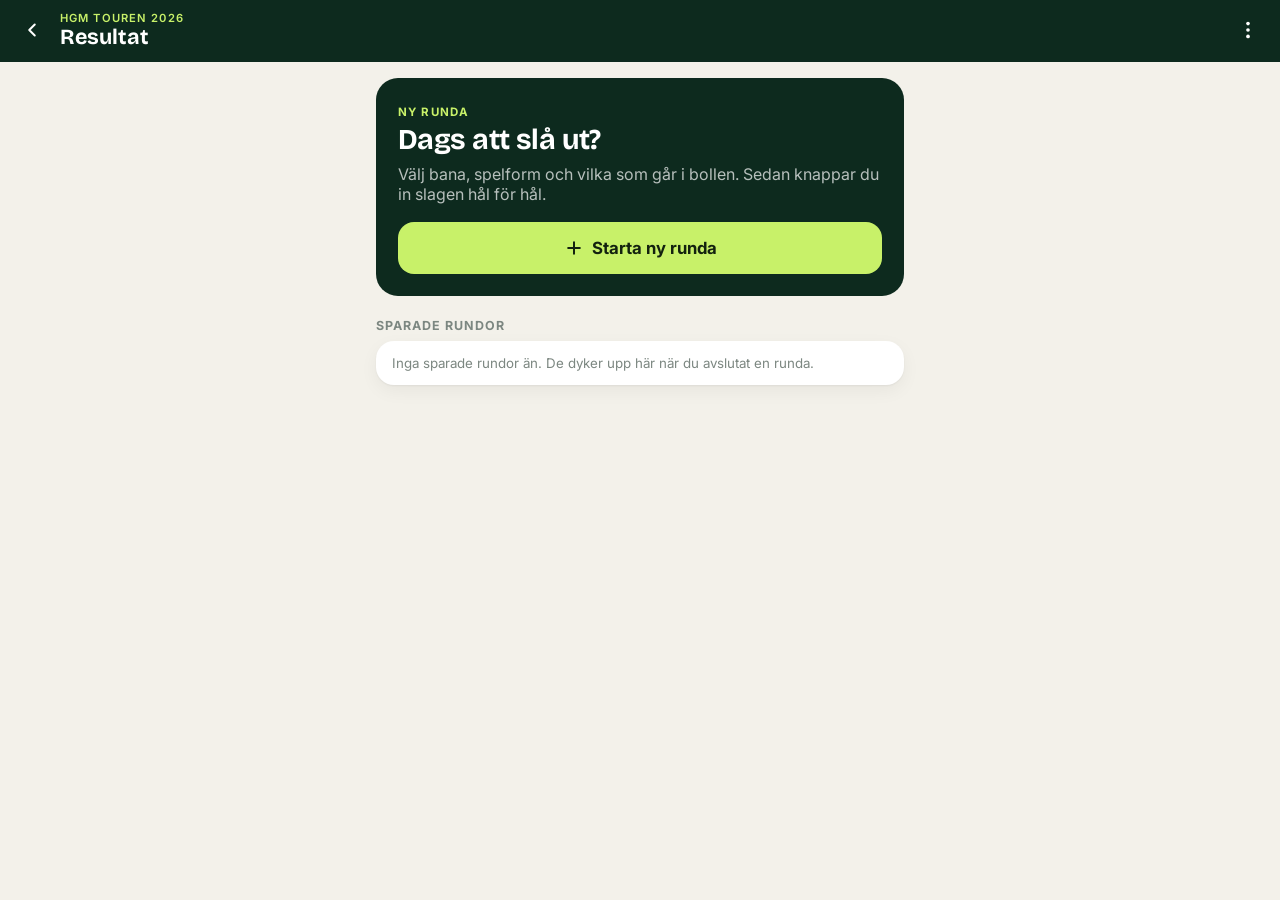
==== app/index.html @ d8dd189c "Ny hemsida från grunden och mobilapp för resultatrapportering - Modern design: Hem, Ställning, Spela" ====
<!doctype html>
<html lang="sv">
<head>
<meta charset="utf-8">
<meta name="viewport" content="width=device-width, initial-scale=1, viewport-fit=cover, maximum-scale=1">
<title>HGM Resultat</title>
<meta name="theme-color" content="#0d2a1e">
<meta name="apple-mobile-web-app-capable" content="yes">
<meta name="mobile-web-app-capable" content="yes">
<meta name="apple-mobile-web-app-status-bar-style" content="black-translucent">
<meta name="apple-mobile-web-app-title" content="HGM Resultat">
<link rel="manifest" href="manifest.webmanifest">
<link rel="icon" href="../assets/img/icon.svg" type="image/svg+xml">
<link rel="apple-touch-icon" href="icon-192.png">
<link rel="preconnect" href="https://fonts.googleapis.com">
<link rel="preconnect" href="https://fonts.gstatic.com" crossorigin>
<link href="https://fonts.googleapis.com/css2?family=Bricolage+Grotesque:opsz,wght@12..96,600;12..96,700;12..96,800&family=Inter:wght@400;500;600;700&display=swap" rel="stylesheet">
<link rel="stylesheet" href="app.css">
</head>
<body>
  <header class="top">
    <a class="back" href="../" aria-label="Till hemsidan">
      <svg viewBox="0 0 24 24" fill="none" stroke="currentColor" stroke-width="2.2" stroke-linecap="round" stroke-linejoin="round"><path d="M15 18l-6-6 6-6"/></svg>
    </a>
    <div class="top-title"><small id="top-sub">HGM Touren</small><b id="top-main">Resultat</b></div>
    <button class="icon-btn" id="btn-menu" aria-label="Meny" hidden>
      <svg viewBox="0 0 24 24" fill="currentColor"><circle cx="12" cy="5" r="2"/><circle cx="12" cy="12" r="2"/><circle cx="12" cy="19" r="2"/></svg>
    </button>
  </header>

  <main id="view"></main>

  <div class="sheet-bg" id="sheet-bg" hidden></div>
  <div class="sheet" id="sheet" hidden></div>
  <div class="toast" id="toast" hidden></div>

  <script src="../assets/js/data.js"></script>
  <script src="app.js"></script>
</body>
</html>
---- app/app.css ----
:root {
  --bg: #f3f1ea; --surface: #fff; --surface-2: #ebe8df; --ink: #0f1d16; --ink-2: #44514a; --muted: #7c8781;
  --line: #dcd8cc; --forest: #0d2a1e; --forest-2: #143a2a; --accent: #c8f169; --accent-ink: #13220f;
  --team-g: #2ea866; --team-h: #e0506a;
  --birdie: #2563eb; --eagle: #7c3aed; --bogey: #b45309; --double: #b91c1c;
  --display: "Bricolage Grotesque", "Inter", system-ui, sans-serif;
  --body: "Inter", system-ui, -apple-system, sans-serif;
  --safe-b: env(safe-area-inset-bottom, 0px);
}
* { box-sizing: border-box; margin: 0; padding: 0; -webkit-tap-highlight-color: transparent; }
html, body { height: 100%; }
body { font-family: var(--body); background: var(--bg); color: var(--ink); -webkit-font-smoothing: antialiased; overscroll-behavior-y: none; }
button { font: inherit; color: inherit; cursor: pointer; border: 0; background: none; }
input, select { font: inherit; color: inherit; }

.top {
  position: sticky; top: 0; z-index: 10; display: flex; align-items: center; gap: 8px;
  padding: calc(env(safe-area-inset-top, 0px) + 10px) 12px 12px; background: var(--forest); color: #fff;
}
.top-title { flex: 1; min-width: 0; }
.top-title small { display: block; color: var(--accent); font-size: .7rem; font-weight: 600; letter-spacing: .1em; text-transform: uppercase; }
.top-title b { display: block; font-family: var(--display); font-size: 1.35rem; line-height: 1.15; white-space: nowrap; overflow: hidden; text-overflow: ellipsis; }
.back, .icon-btn { width: 40px; height: 40px; border-radius: 12px; display: grid; place-items: center; color: #fff; }
.back:active, .icon-btn:active { background: rgba(255,255,255,.12); }
.back svg, .icon-btn svg { width: 22px; height: 22px; }

main { padding: 16px 16px calc(120px + var(--safe-b)); max-width: 560px; margin: 0 auto; }

h2.h { font-family: var(--display); font-size: 1.6rem; letter-spacing: -.02em; margin: 6px 0 4px; }
p.sub { color: var(--ink-2); margin-bottom: 18px; }
.label { display: block; font-size: .78rem; font-weight: 700; letter-spacing: .08em; text-transform: uppercase; color: var(--muted); margin: 22px 0 8px; }

.card { background: var(--surface); border-radius: 18px; box-shadow: 0 1px 2px rgba(15,29,22,.05), 0 6px 18px rgba(15,29,22,.05); }
.field { width: 100%; padding: 14px 16px; border-radius: 14px; border: 1.5px solid var(--line); background: var(--surface); font-size: 1rem; }
.field:focus { outline: none; border-color: var(--forest-2); }
.row2 { display: grid; grid-template-columns: 1fr 1fr; gap: 10px; }

.formats { display: grid; gap: 8px; }
.opt { display: flex; gap: 12px; align-items: center; padding: 14px 16px; border-radius: 14px; border: 1.5px solid var(--line); background: var(--surface); text-align: left; width: 100%; }
.opt.on { border-color: var(--forest); box-shadow: inset 0 0 0 1px var(--forest); }
.opt .radio { width: 20px; height: 20px; border-radius: 50%; border: 2px solid var(--line); flex: none; }
.opt.on .radio { border: 6px solid var(--forest); }
.opt b { display: block; } .opt small { color: var(--muted); }

.roster { display: grid; grid-template-columns: repeat(auto-fill, minmax(96px, 1fr)); gap: 8px; }
.pick { position: relative; padding: 10px 6px; border-radius: 14px; background: var(--surface); border: 1.5px solid var(--line); text-align: center; }
.pick img { width: 48px; height: 48px; border-radius: 50%; object-fit: cover; margin: 0 auto 6px; display: block; }
.pick b { font-size: .85rem; display: block; white-space: nowrap; overflow: hidden; text-overflow: ellipsis; }
.pick.on { border-color: var(--forest); background: #eef7e0; }
.pick .n { position: absolute; top: 6px; right: 6px; width: 20px; height: 20px; border-radius: 50%; background: var(--forest); color: var(--accent); font-size: .7rem; font-weight: 800; display: none; place-items: center; }
.pick.on .n { display: grid; }

.hcp-list { display: grid; gap: 8px; }
.hcp { display: flex; align-items: center; gap: 12px; padding: 10px 12px; }
.hcp img { width: 40px; height: 40px; border-radius: 50%; object-fit: cover; }
.hcp b { flex: 1; }
.hcp label { font-size: .75rem; color: var(--muted); text-align: right; }
.hcp input { width: 72px; text-align: center; padding: 10px; border-radius: 12px; border: 1.5px solid var(--line); font-weight: 700; font-size: 1.05rem; }

.btn { display: flex; align-items: center; justify-content: center; gap: 8px; width: 100%; padding: 16px; border-radius: 16px; font-weight: 700; font-size: 1.05rem; }
.btn:active { transform: scale(.98); }
.btn-accent { background: var(--accent); color: var(--accent-ink); }
.btn-dark { background: var(--forest); color: #fff; }
.btn-line { border: 1.5px solid var(--line); background: var(--surface); }
.btn[disabled] { opacity: .45; pointer-events: none; }
.btn svg { width: 20px; height: 20px; }

.dock { position: fixed; left: 0; right: 0; bottom: 0; z-index: 9; padding: 12px 16px calc(12px + var(--safe-b)); background: linear-gradient(180deg, rgba(243,241,234,0), var(--bg) 30%); }
.dock-inner { max-width: 560px; margin: 0 auto; display: flex; gap: 10px; }
.dock .btn { flex: 1; }
.dock .btn.sq { flex: 0 0 58px; }

/* Startvy */
.hero-card { background: var(--forest); color: #fff; padding: 22px; border-radius: 22px; margin-bottom: 14px; }
.hero-card h2 { font-family: var(--display); font-size: 1.8rem; letter-spacing: -.02em; line-height: 1.1; margin: 4px 0 8px; }
.hero-card p { color: rgba(255,255,255,.7); margin-bottom: 18px; }
.list { display: grid; gap: 8px; }
.item { display: flex; align-items: center; gap: 12px; padding: 14px 16px; width: 100%; text-align: left; }
.item b { display: block; } .item small { color: var(--muted); }
.item .grow { flex: 1; min-width: 0; }
.pill { padding: 4px 10px; border-radius: 999px; font-size: .75rem; font-weight: 700; background: var(--surface-2); color: var(--ink-2); }
.pill.live { background: #fde7ea; color: #b4233b; }

/* Hålvy */
.holes { display: flex; gap: 6px; overflow-x: auto; padding: 2px 2px 10px; margin: 0 -16px 8px; padding-left: 16px; scrollbar-width: none; }
.holes::-webkit-scrollbar { display: none; }
.hdot { flex: none; width: 38px; height: 38px; border-radius: 12px; background: var(--surface); border: 1.5px solid var(--line); font-weight: 700; font-size: .9rem; color: var(--muted); }
.hdot.done { background: #eef7e0; color: var(--forest); border-color: #cfe5ac; }
.hdot.cur { background: var(--forest); color: #fff; border-color: var(--forest); }

.holehead { display: flex; align-items: center; justify-content: space-between; padding: 16px 18px; margin-bottom: 12px; }
.holehead .num { font-family: var(--display); font-size: 2.6rem; font-weight: 800; letter-spacing: -.04em; line-height: 1; }
.holehead .num small { font-size: .9rem; font-weight: 600; color: var(--muted); letter-spacing: 0; margin-left: 4px; }
.holehead .meta { display: flex; gap: 8px; }
.meta-btn { text-align: center; padding: 8px 12px; border-radius: 12px; background: var(--surface-2); min-width: 64px; }
.meta-btn small { display: block; font-size: .68rem; font-weight: 700; color: var(--muted); letter-spacing: .06em; text-transform: uppercase; }
.meta-btn b { font-family: var(--display); font-size: 1.3rem; }

.scores { display: grid; gap: 10px; }
.score { display: flex; align-items: center; gap: 12px; padding: 12px 12px 12px 14px; }
.score img { width: 44px; height: 44px; border-radius: 50%; object-fit: cover; }
.score .who { flex: 1; min-width: 0; }
.score .who b { display: block; white-space: nowrap; overflow: hidden; text-overflow: ellipsis; }
.score .who small { color: var(--muted); font-size: .8rem; font-variant-numeric: tabular-nums; }
.stepper { display: flex; align-items: center; gap: 4px; }
.step { width: 48px; height: 48px; border-radius: 14px; background: var(--surface-2); font-size: 1.6rem; font-weight: 500; line-height: 1; display: grid; place-items: center; }
.step:active { background: var(--line); }
.val { width: 52px; height: 52px; border-radius: 50%; display: grid; place-items: center; font-family: var(--display); font-size: 1.7rem; font-weight: 800; }
.val.empty { color: var(--line); }
.val.eagle { background: var(--eagle); color: #fff; }
.val.birdie { background: var(--birdie); color: #fff; }
.val.par { background: transparent; }
.val.bogey { box-shadow: inset 0 0 0 2.5px var(--bogey); color: var(--bogey); border-radius: 10px; }
.val.double { background: var(--double); color: #fff; border-radius: 10px; }

/* Scorekort */
.tabs { display: flex; gap: 6px; background: var(--surface-2); padding: 4px; border-radius: 14px; margin-bottom: 14px; }
.tab { flex: 1; padding: 10px; border-radius: 10px; font-weight: 700; font-size: .9rem; color: var(--ink-2); }
.tab.on { background: var(--surface); color: var(--ink); box-shadow: 0 1px 3px rgba(0,0,0,.08); }
.lb { display: grid; gap: 8px; }
.lb-row { display: flex; align-items: center; gap: 12px; padding: 12px 14px; }
.lb-row .pos { font-family: var(--display); font-weight: 800; font-size: 1.2rem; width: 22px; color: var(--muted); text-align: center; }
.lb-row:first-child .pos { color: #b8860b; }
.lb-row img { width: 40px; height: 40px; border-radius: 50%; object-fit: cover; }
.lb-row .grow { flex: 1; min-width: 0; }
.lb-row small { color: var(--muted); font-size: .8rem; }
.lb-row .big { text-align: right; }
.lb-row .big b { font-family: var(--display); font-size: 1.5rem; font-weight: 800; display: block; line-height: 1; }
.lb-row .big small { font-size: .7rem; }

.sc-wrap { overflow-x: auto; margin: 0 -16px; padding: 0 16px; }
table.sc { border-collapse: separate; border-spacing: 0; font-size: .82rem; background: var(--surface); border-radius: 14px; overflow: hidden; min-width: 100%; }
.sc th, .sc td { padding: 8px 6px; text-align: center; font-variant-numeric: tabular-nums; border-bottom: 1px solid var(--surface-2); min-width: 30px; }
.sc th { background: var(--forest); color: #fff; font-weight: 600; }
.sc td:first-child, .sc th:first-child { text-align: left; position: sticky; left: 0; background: inherit; padding-left: 12px; min-width: 92px; }
.sc tr.par td { color: var(--muted); }
.sc td.sum { font-weight: 800; background: #f6f5f0; }
.sc td.b { color: var(--birdie); font-weight: 800; }
.sc td.e { color: var(--eagle); font-weight: 800; }
.sc td.d { color: var(--double); font-weight: 700; }

.notice { display: flex; gap: 10px; padding: 14px 16px; border-radius: 14px; background: #fff7e0; color: #6b4e00; font-size: .9rem; margin: 16px 0; }

/* Bottom sheet */
.sheet-bg { position: fixed; inset: 0; background: rgba(5,15,10,.45); z-index: 20; }
.sheet { position: fixed; left: 0; right: 0; bottom: 0; z-index: 21; background: var(--bg); border-radius: 22px 22px 0 0; padding: 10px 16px calc(20px + var(--safe-b)); max-height: 85vh; overflow-y: auto; max-width: 560px; margin: 0 auto; animation: up .22s ease-out; }
.sheet::before { content: ""; display: block; width: 40px; height: 5px; border-radius: 5px; background: var(--line); margin: 0 auto 14px; }
.sheet h3 { font-family: var(--display); font-size: 1.3rem; margin-bottom: 12px; }
.sheet .list .item { border: 0; }
.numpad { display: grid; grid-template-columns: repeat(4, 1fr); gap: 8px; }
.numpad button { padding: 16px 0; border-radius: 14px; background: var(--surface); font-family: var(--display); font-size: 1.4rem; font-weight: 700; box-shadow: 0 1px 2px rgba(0,0,0,.05); }
.numpad button.on { background: var(--forest); color: #fff; }
@keyframes up { from { transform: translateY(40px); opacity: 0; } }

.toast { position: fixed; left: 50%; bottom: calc(96px + var(--safe-b)); transform: translateX(-50%); background: var(--ink); color: #fff; padding: 12px 18px; border-radius: 999px; font-weight: 600; font-size: .9rem; z-index: 30; white-space: nowrap; }
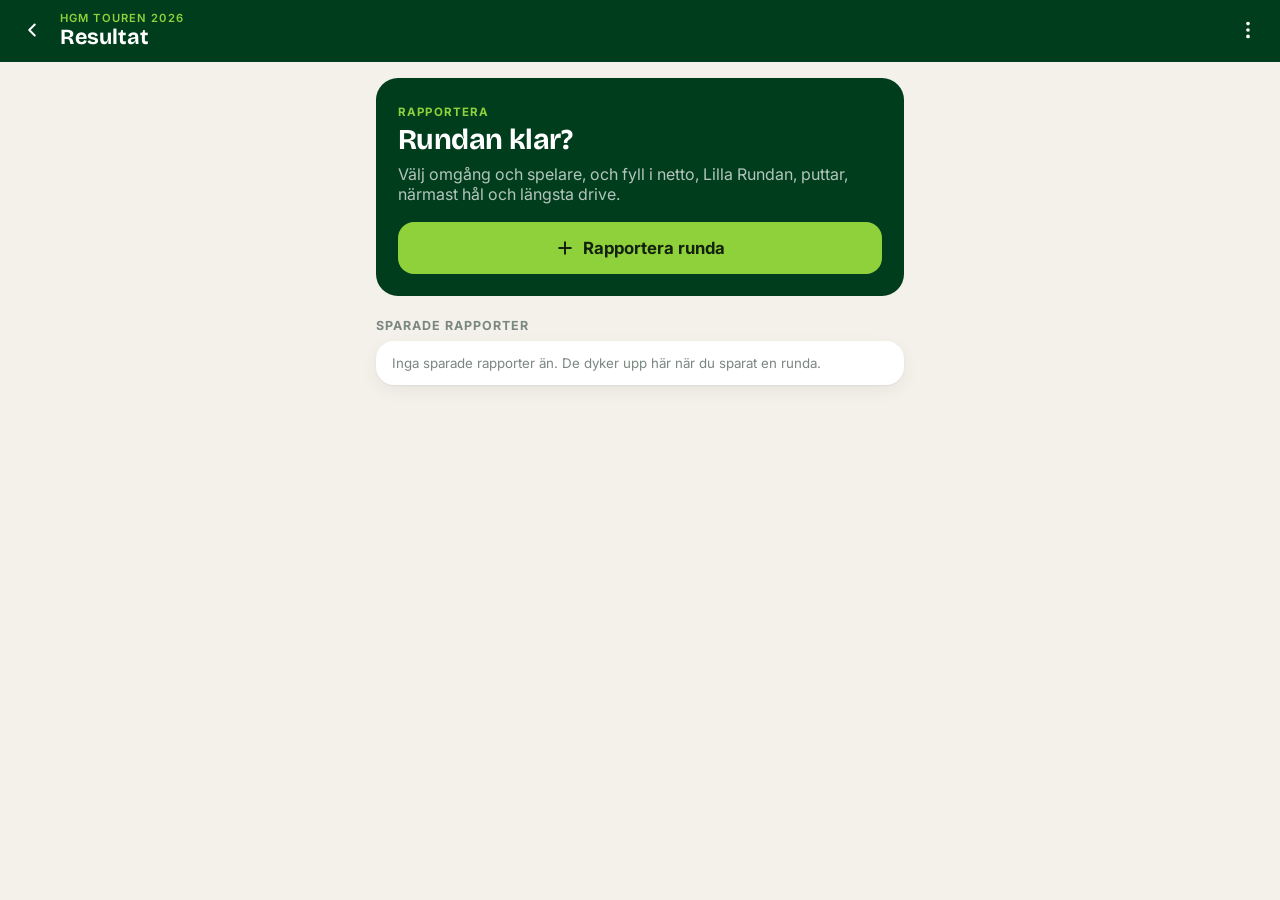
==== commit 85d2394d: "Anpassa till HGM:s riktiga tävlingsformer - Resultatappen rapporterar rundans totaler: netto, Lilla " ====
--- a/app/index.html
+++ b/app/index.html
@@ -4,7 +4,7 @@
 <meta charset="utf-8">
 <meta name="viewport" content="width=device-width, initial-scale=1, viewport-fit=cover, maximum-scale=1">
 <title>HGM Resultat</title>
-<meta name="theme-color" content="#0d2a1e">
+<meta name="theme-color" content="#003d1d">
 <meta name="apple-mobile-web-app-capable" content="yes">
 <meta name="mobile-web-app-capable" content="yes">
 <meta name="apple-mobile-web-app-status-bar-style" content="black-translucent">
--- a/app/app.css
+++ b/app/app.css
@@ -1,6 +1,6 @@
 :root {
   --bg: #f3f1ea; --surface: #fff; --surface-2: #ebe8df; --ink: #0f1d16; --ink-2: #44514a; --muted: #7c8781;
-  --line: #dcd8cc; --forest: #0d2a1e; --forest-2: #143a2a; --accent: #c8f169; --accent-ink: #13220f;
+  --line: #dcd8cc; --forest: #003d1d; --forest-2: #005a2b; --accent: #8fd13a; --accent-ink: #13220f;
   --team-g: #2ea866; --team-h: #e0506a;
   --birdie: #2563eb; --eagle: #7c3aed; --bogey: #b45309; --double: #b91c1c;
   --display: "Bricolage Grotesque", "Inter", system-ui, sans-serif;
@@ -153,3 +153,36 @@
 @keyframes up { from { transform: translateY(40px); opacity: 0; } }
 
 .toast { position: fixed; left: 50%; bottom: calc(96px + var(--safe-b)); transform: translateX(-50%); background: var(--ink); color: #fff; padding: 12px 18px; border-radius: 999px; font-weight: 600; font-size: .9rem; z-index: 30; white-space: nowrap; }
+
+/* ── Inmatning av totaler ── */
+.chips { display: flex; flex-wrap: wrap; gap: 8px; }
+.chipb { padding: 10px 14px; border-radius: 12px; border: 1.5px solid var(--line); background: var(--surface); font-weight: 600; font-size: .92rem; }
+.chipb.on { background: var(--forest); border-color: var(--forest); color: #fff; }
+.ptabs { display: flex; gap: 8px; overflow-x: auto; margin: 0 -16px 12px; padding: 2px 16px 6px; scrollbar-width: none; }
+.ptabs::-webkit-scrollbar { display: none; }
+.ptab { flex: none; display: flex; align-items: center; gap: 8px; padding: 6px 12px 6px 6px; border-radius: 999px; background: var(--surface); border: 1.5px solid var(--line); font-weight: 600; font-size: .9rem; }
+.ptab img { width: 28px; height: 28px; border-radius: 50%; object-fit: cover; }
+.ptab.on { border-color: var(--forest); box-shadow: inset 0 0 0 1px var(--forest); }
+.ptab .ok { width: 18px; height: 18px; border-radius: 50%; background: var(--team-g); color: #fff; font-size: .65rem; display: grid; place-items: center; }
+.who-card { display: flex; align-items: center; gap: 14px; padding: 16px; margin-bottom: 12px; }
+.who-card img { width: 56px; height: 56px; border-radius: 50%; object-fit: cover; }
+.who-card b { font-family: var(--display); font-size: 1.4rem; display: block; line-height: 1.1; }
+.who-card small { color: var(--muted); }
+.stat { display: flex; align-items: center; gap: 12px; padding: 12px 12px 12px 16px; }
+.stat + .stat { margin-top: 10px; }
+.stat .lbl { flex: 1; min-width: 0; }
+.stat .lbl b { display: block; }
+.stat .lbl small { color: var(--muted); font-size: .8rem; }
+.stat .val { width: 64px; border-radius: 14px; font-size: 1.6rem; }
+.stat .val.set { background: #eef7e0; color: var(--forest); }
+.sheet input.big { width: 100%; text-align: center; font-family: var(--display); font-size: 2.6rem; font-weight: 800; padding: 14px; border-radius: 16px; border: 2px solid var(--line); background: var(--surface); margin-bottom: 12px; }
+.res { width: 100%; border-collapse: separate; border-spacing: 0; background: var(--surface); border-radius: 16px; overflow: hidden; font-size: .9rem; }
+.res th, .res td { padding: 10px 6px; text-align: center; border-bottom: 1px solid var(--surface-2); font-variant-numeric: tabular-nums; }
+.res th { background: var(--forest); color: #fff; font-size: .72rem; font-weight: 600; letter-spacing: .02em; }
+.res td:first-child, .res th:first-child { text-align: left; padding-left: 14px; }
+.res td.win { color: var(--forest); font-weight: 800; background: #eef7e0; }
+.winners { display: grid; grid-template-columns: 1fr 1fr; gap: 8px; margin-bottom: 14px; }
+.win-card { padding: 14px; }
+.win-card small { display: block; color: var(--muted); font-size: .72rem; font-weight: 700; letter-spacing: .06em; text-transform: uppercase; }
+.win-card b { font-family: var(--display); font-size: 1.15rem; display: block; margin-top: 2px; }
+.win-card span { color: var(--ink-2); font-size: .85rem; }
